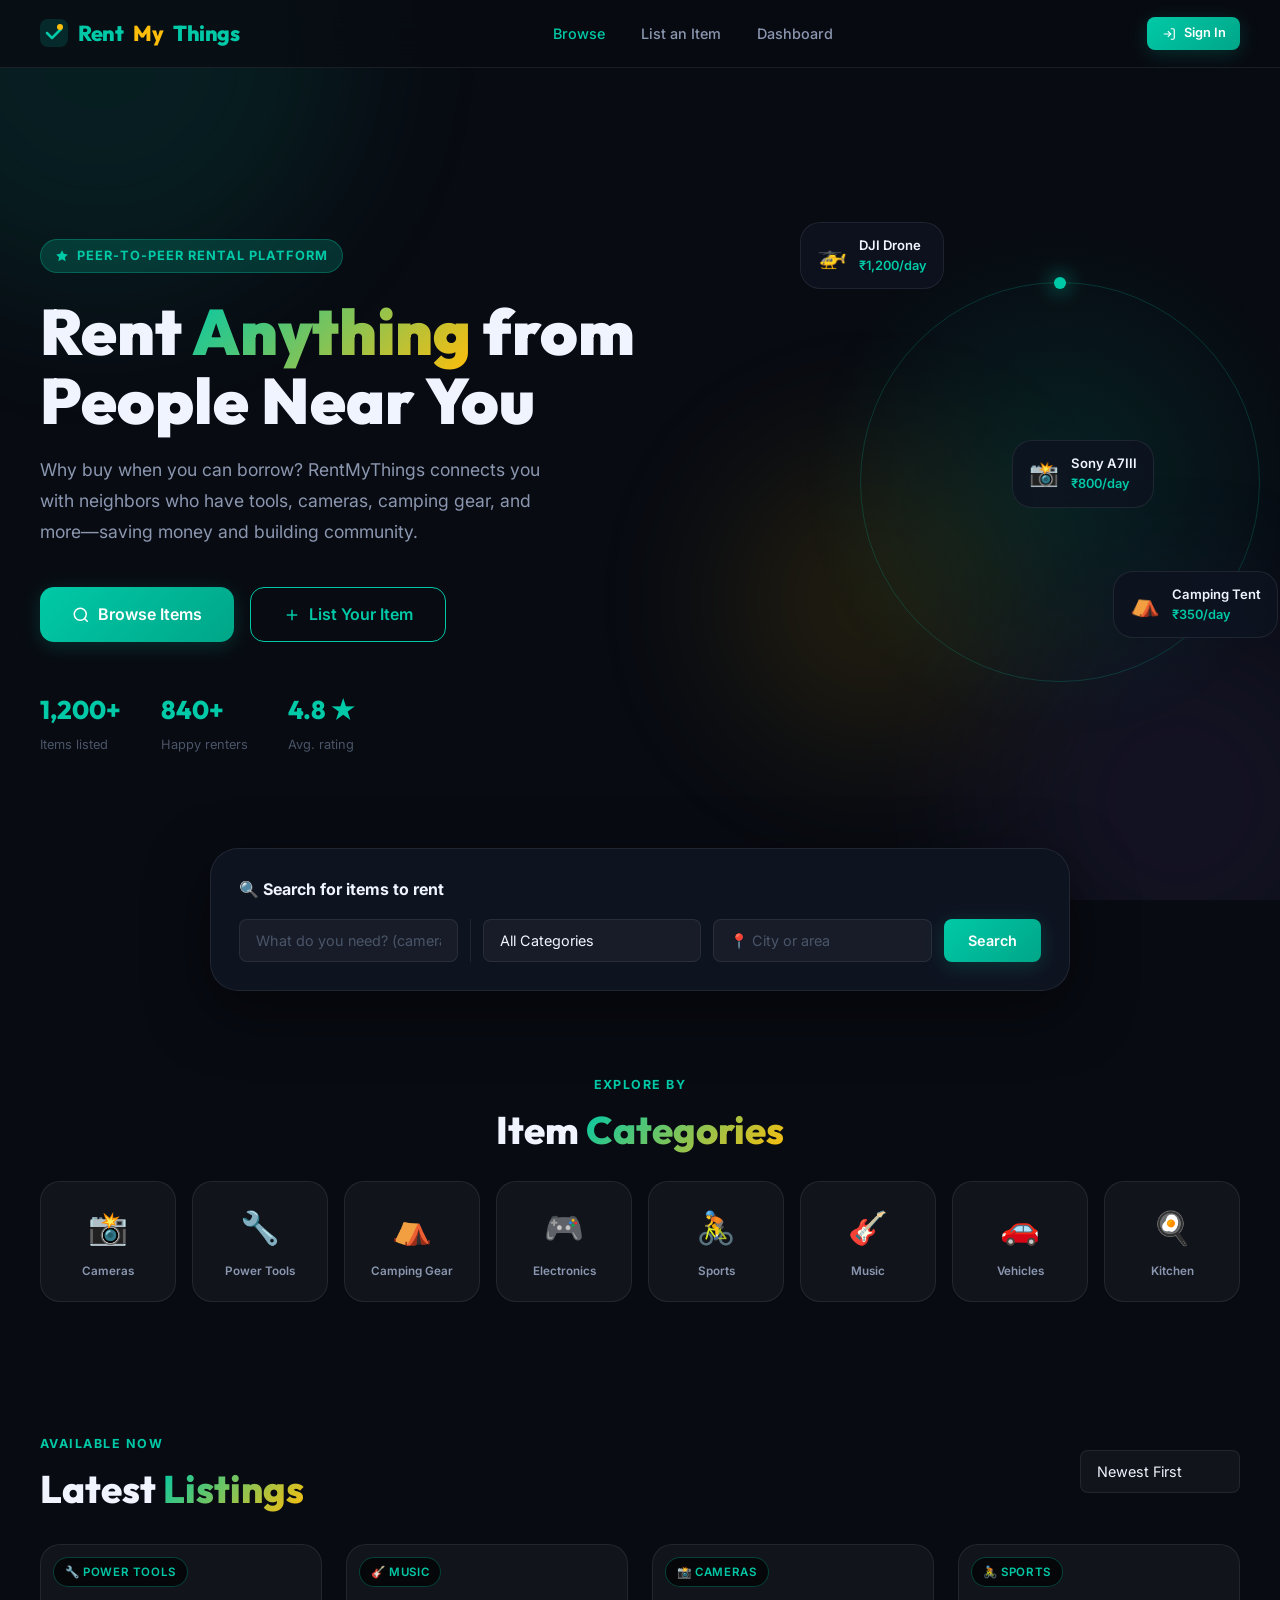
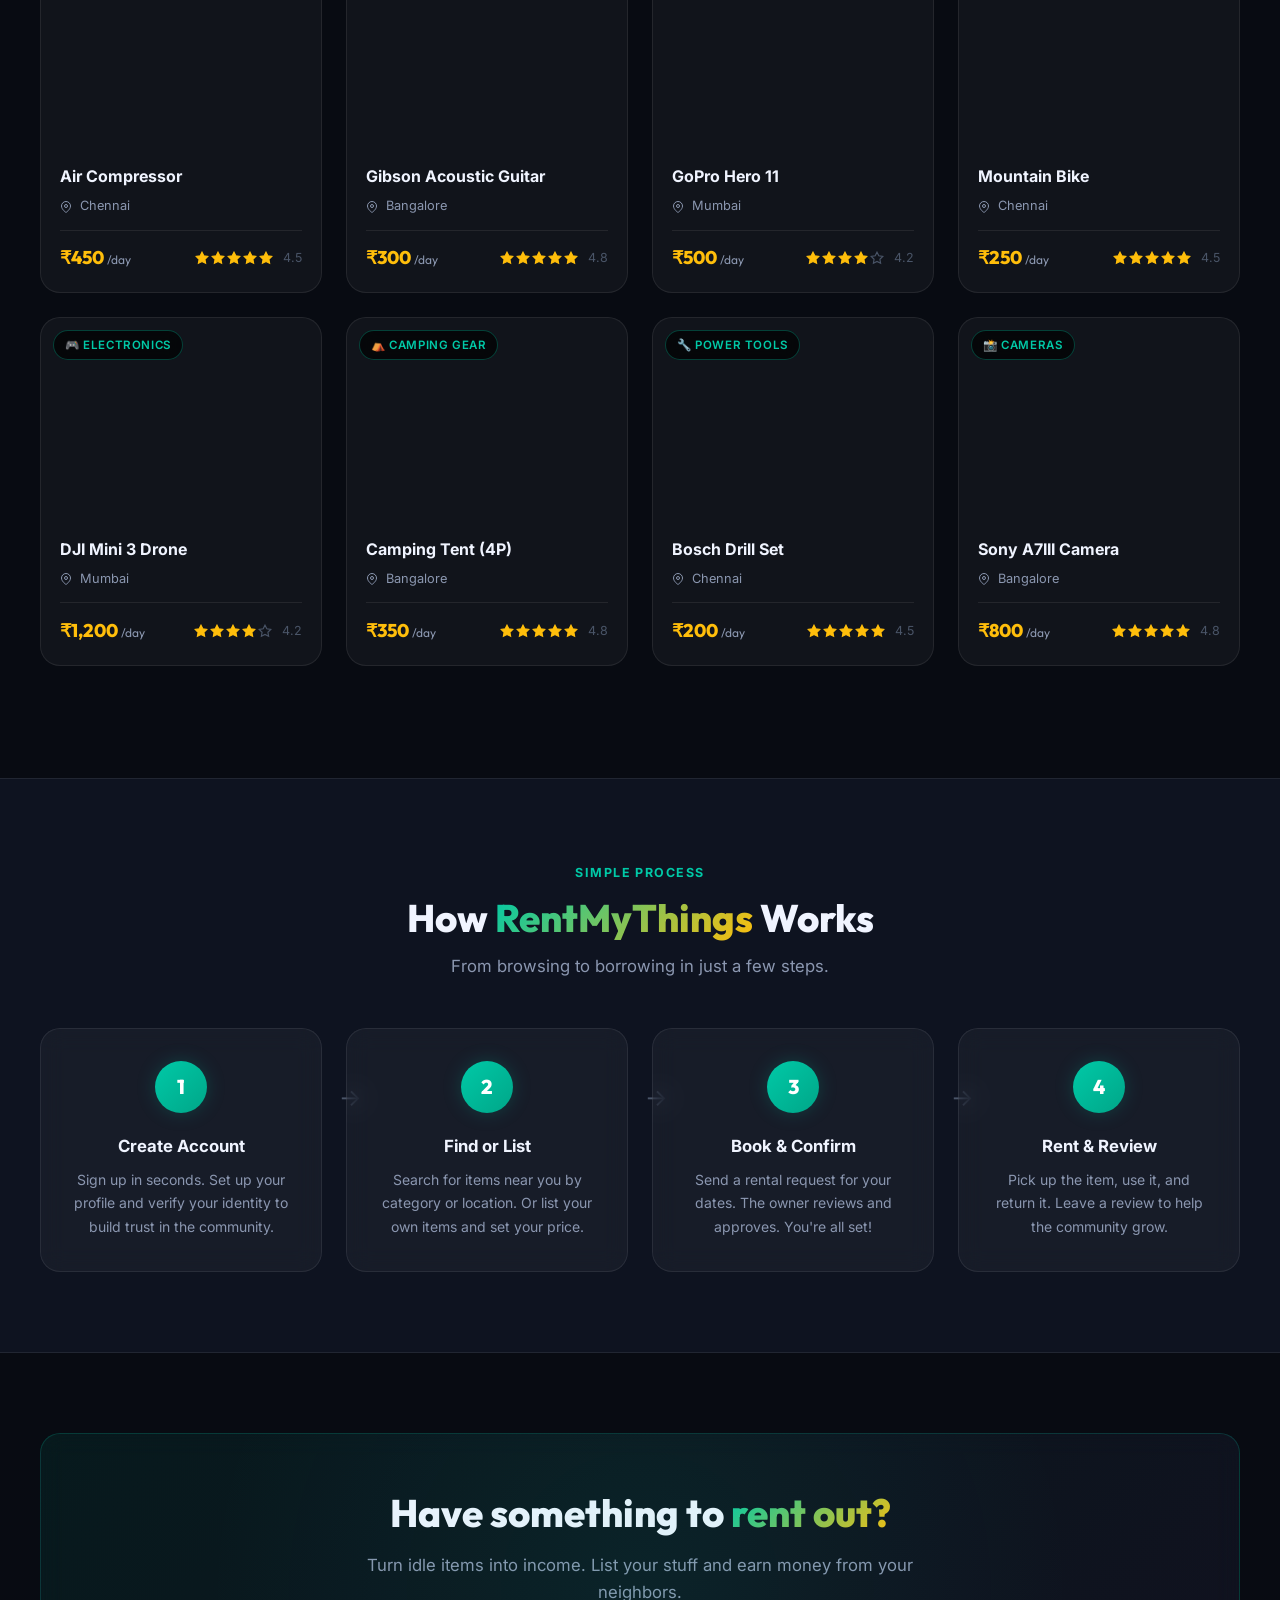
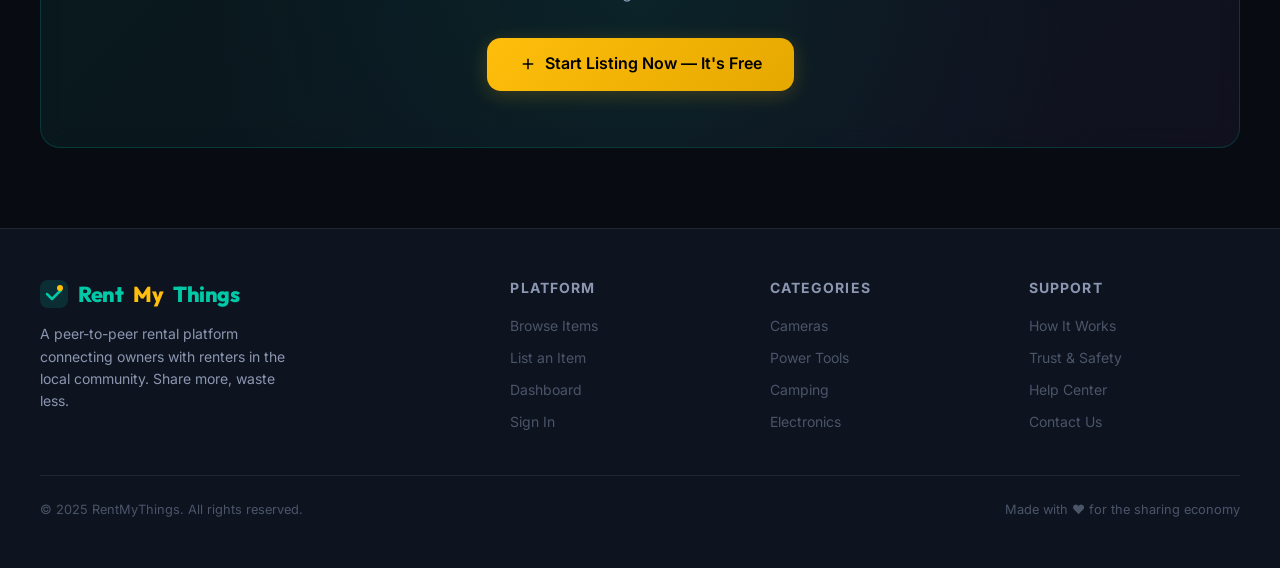
==== index.html @ c060cdc6 "add files" ====
<!DOCTYPE html>
<html lang="en">

<head>
    <meta charset="UTF-8" />
    <meta name="viewport" content="width=device-width,initial-scale=1.0" />
    <title>RentMyThings – Rent Anything from Your Neighbors</title>
    <meta name="description"
        content="Peer-to-peer rental platform. Rent cameras, tools, camping gear and more from people near you. Save money, share resources, build community." />
    <link rel="stylesheet" href="main.css" />
    <style>
        /* ── Hero ────────────────────────────────── */
        .hero {
            min-height: 92vh;
            display: flex;
            align-items: center;
            position: relative;
            z-index: 1;
            padding: 6rem 2.5rem 4rem;
            overflow: hidden;
        }

        .hero-content {
            max-width: 640px;
            z-index: 2;
        }

        .hero-eyebrow {
            display: inline-flex;
            align-items: center;
            gap: 0.5rem;
            padding: 0.35rem 0.9rem;
            background: var(--primary-glow);
            border: 1px solid rgba(0, 201, 167, 0.3);
            border-radius: var(--radius-full);
            font-size: 0.8rem;
            font-weight: 700;
            color: var(--primary);
            text-transform: uppercase;
            letter-spacing: 0.08em;
            margin-bottom: 1.5rem;
            animation: fadeInDown 0.6s ease both;
        }

        .hero-title {
            font-family: 'Outfit', sans-serif;
            font-size: clamp(2.6rem, 5.5vw, 4rem);
            font-weight: 900;
            line-height: 1.08;
            margin-bottom: 1.25rem;
            animation: fadeInDown 0.6s 0.1s ease both;
        }

        .hero-title .grad {
            background: linear-gradient(135deg, var(--primary) 0%, var(--secondary) 100%);
            -webkit-background-clip: text;
            -webkit-text-fill-color: transparent;
            background-clip: text;
        }

        .hero-subtitle {
            font-size: 1.1rem;
            color: var(--text-secondary);
            max-width: 520px;
            margin-bottom: 2.5rem;
            line-height: 1.75;
            animation: fadeInDown 0.6s 0.2s ease both;
        }

        .hero-actions {
            display: flex;
            flex-wrap: wrap;
            gap: 1rem;
            margin-bottom: 3rem;
            animation: fadeInDown 0.6s 0.3s ease both;
        }

        .hero-stats {
            display: flex;
            gap: 2.5rem;
            flex-wrap: wrap;
            animation: fadeInDown 0.6s 0.4s ease both;
        }

        .hero-stat strong {
            display: block;
            font-family: 'Outfit', sans-serif;
            font-size: 1.6rem;
            font-weight: 800;
            color: var(--primary);
        }

        .hero-stat span {
            font-size: 0.8rem;
            color: var(--text-muted);
        }

        .hero-visual {
            position: absolute;
            right: -40px;
            top: 50%;
            transform: translateY(-50%);
            width: 520px;
            height: 520px;
            z-index: 1;
            background: radial-gradient(circle at center, rgba(0, 201, 167, 0.12) 0%, transparent 70%);
            animation: pulse 4s ease-in-out infinite;
        }

        .hero-visual-inner {
            position: absolute;
            inset: 60px;
            border-radius: 50%;
            border: 1px solid rgba(0, 201, 167, 0.2);
            animation: rotate 20s linear infinite;
        }

        .hero-visual-inner::before {
            content: '';
            position: absolute;
            width: 12px;
            height: 12px;
            background: var(--primary);
            border-radius: 50%;
            top: -6px;
            left: 50%;
            transform: translateX(-50%);
            box-shadow: 0 0 20px var(--primary);
        }

        .floating-card {
            position: absolute;
            background: var(--bg-card);
            border: 1px solid var(--border);
            border-radius: var(--radius-lg);
            backdrop-filter: blur(12px);
            padding: 0.75rem 1rem;
            display: flex;
            align-items: center;
            gap: 0.75rem;
            font-size: 0.8rem;
            font-weight: 600;
            animation: float 6s ease-in-out infinite alternate;
        }

        .floating-card:nth-child(1) {
            top: 15%;
            right: 5%;
            animation-delay: 0s;
        }

        .floating-card:nth-child(2) {
            top: 42%;
            right: 32%;
            animation-delay: -2s;
        }

        .floating-card:nth-child(3) {
            bottom: 20%;
            right: 8%;
            animation-delay: -4s;
        }

        @keyframes float {
            0% {
                transform: translateY(0)
            }

            100% {
                transform: translateY(-16px)
            }
        }

        @keyframes rotate {
            to {
                transform: rotate(360deg)
            }
        }

        @keyframes pulse {

            0%,
            100% {
                transform: translateY(-50%) scale(1)
            }

            50% {
                transform: translateY(-50%) scale(1.05)
            }
        }

        @keyframes fadeInDown {
            from {
                opacity: 0;
                transform: translateY(-20px)
            }

            to {
                opacity: 1;
                transform: translateY(0)
            }
        }

        /* ── Search Section ──────────────────────── */
        .search-section {
            position: relative;
            z-index: 2;
            margin-top: -3rem;
            padding: 0 2.5rem 2rem;
        }

        .search-wrapper {
            max-width: 860px;
            margin: 0 auto;
            background: var(--bg-surface);
            border: 1px solid var(--border);
            border-radius: var(--radius-xl);
            padding: 1.75rem;
            box-shadow: var(--shadow-float);
        }

        .search-wrapper h3 {
            font-size: 1rem;
            font-weight: 700;
            margin-bottom: 1rem;
        }

        .search-inputs {
            display: flex;
            gap: 0.75rem;
            flex-wrap: wrap;
        }

        .search-inputs .form-input,
        .search-inputs .form-select {
            flex: 1;
            min-width: 150px;
        }

        /* ── Categories ──────────────────────────── */
        .cat-grid {
            display: grid;
            grid-template-columns: repeat(8, 1fr);
            gap: 1rem;
        }

        .cat-card {
            display: flex;
            flex-direction: column;
            align-items: center;
            gap: 0.6rem;
            padding: 1.25rem 0.5rem;
            background: var(--bg-card);
            border: 1px solid var(--border);
            border-radius: var(--radius-lg);
            cursor: pointer;
            transition: var(--transition-slow);
            text-align: center;
        }

        .cat-card:hover {
            transform: translateY(-4px);
            border-color: var(--border-hover);
            box-shadow: var(--shadow-glow);
        }

        .cat-emoji {
            font-size: 2rem;
        }

        .cat-label {
            font-size: 0.73rem;
            font-weight: 600;
            color: var(--text-secondary);
        }

        /* ── How It Works ────────────────────────── */
        .how-card {
            padding: 2rem;
            text-align: center;
            position: relative;
        }

        .how-num {
            width: 52px;
            height: 52px;
            border-radius: 50%;
            background: linear-gradient(135deg, var(--primary), var(--primary-dark));
            display: flex;
            align-items: center;
            justify-content: center;
            font-family: 'Outfit', sans-serif;
            font-size: 1.25rem;
            font-weight: 800;
            color: #fff;
            margin: 0 auto 1.25rem;
            box-shadow: 0 0 20px var(--primary-glow);
        }

        .how-card h3 {
            font-size: 1.05rem;
            font-weight: 700;
            margin-bottom: 0.5rem;
        }

        .how-card p {
            font-size: 0.875rem;
            color: var(--text-secondary);
            line-height: 1.7;
        }

        .how-connector {
            position: absolute;
            top: 50px;
            right: -40px;
            font-size: 1.5rem;
            color: var(--text-muted);
            z-index: 2;
        }
    </style>
</head>

<body>
    <!-- Page Loader -->
    <div class="page-loader" id="page-loader">
        <div class="loader-ring"></div>
    </div>

    <!-- Background -->
    <div class="bg-blobs"><span></span><span></span><span></span></div>

    <!-- Navbar -->
    <nav class="navbar" id="navbar">
        <a href="index.html" class="nav-logo" aria-label="RentMyThings Home">
            <svg width="28" height="28" viewBox="0 0 28 28" fill="none">
                <rect width="28" height="28" rx="8" fill="rgba(0,201,167,0.15)" />
                <path d="M7 14l5 5 9-9" stroke="#00c9a7" stroke-width="2.5" stroke-linecap="round"
                    stroke-linejoin="round" />
                <circle cx="20" cy="8" r="3" fill="#ffbe0b" />
            </svg>
            Rent<span class="logo-dot">My</span>Things
        </a>

        <div class="nav-links">
            <a href="index.html" class="active">Browse</a>
            <a href="add-item.html">List an Item</a>
            <a href="dashboard.html">Dashboard</a>
        </div>

        <div class="nav-actions">
            <button class="nav-user-pill hidden" id="nav-user-pill" onclick="window.location.href='/dashboard.html'">
                <div class="nav-avatar" id="nav-avatar"><span id="nav-avatar-initial">?</span></div>
                <span id="nav-user-name">User</span>
                <svg width="14" height="14" viewBox="0 0 24 24" fill="none" stroke="currentColor" stroke-width="2">
                    <polyline points="6,9 12,15 18,9" />
                </svg>
            </button>
            <button class="btn btn-ghost btn-sm" id="nav-logout-btn" onclick="Auth.logout()"
                style="display:none">Logout</button>
            <a href="auth.html" class="btn btn-primary btn-sm" id="nav-login-btn">
                <svg width="14" height="14" viewBox="0 0 24 24" fill="none" stroke="currentColor" stroke-width="2">
                    <path d="M15 3h4a2 2 0 0 1 2 2v14a2 2 0 0 1-2 2h-4" />
                    <polyline points="10,17 15,12 10,7" />
                    <line x1="15" y1="12" x2="3" y2="12" />
                </svg>
                Sign In
            </a>
            <button class="hamburger" id="nav-hamburger" aria-label="Menu">
                <span></span><span></span><span></span>
            </button>
        </div>
    </nav>

    <!-- Mobile Menu -->
    <div class="mobile-menu hidden" id="mobile-menu">
        <a href="index.html">Browse Items</a>
        <a href="add-item.html">List an Item</a>
        <a href="dashboard.html">Dashboard</a>
        <div style="height:1px;background:var(--border);margin:.5rem 0"></div>
        <a href="auth.html" id="mobile-login">Sign In / Register</a>
        <button id="mobile-logout" class="hidden" onclick="Auth.logout()">Logout</button>
    </div>

    <!-- ── Hero ─────────────────────────────────────────────────── -->
    <section class="hero">
        <div class="hero-content">
            <div class="hero-eyebrow">
                <svg width="14" height="14" viewBox="0 0 24 24" fill="currentColor">
                    <path
                        d="M12 2L15.09 8.26 22 9.27 17 14.14 18.18 21.02 12 17.77 5.82 21.02 7 14.14 2 9.27 8.91 8.26z" />
                </svg>
                Peer-to-Peer Rental Platform
            </div>
            <h1 class="hero-title">Rent <span class="grad">Anything</span> from People Near You</h1>
            <p class="hero-subtitle">Why buy when you can borrow? RentMyThings connects you with neighbors who have
                tools, cameras, camping gear, and more—saving money and building community.</p>
            <div class="hero-actions">
                <a href="#browse" class="btn btn-primary btn-lg">
                    <svg width="18" height="18" viewBox="0 0 24 24" fill="none" stroke="currentColor" stroke-width="2">
                        <circle cx="11" cy="11" r="8" />
                        <line x1="21" y1="21" x2="16.65" y2="16.65" />
                    </svg>
                    Browse Items
                </a>
                <a href="add-item.html" class="btn btn-outline btn-lg">
                    <svg width="18" height="18" viewBox="0 0 24 24" fill="none" stroke="currentColor" stroke-width="2">
                        <line x1="12" y1="5" x2="12" y2="19" />
                        <line x1="5" y1="12" x2="19" y2="12" />
                    </svg>
                    List Your Item
                </a>
            </div>
            <div class="hero-stats">
                <div class="hero-stat"><strong>1,200+</strong><span>Items listed</span></div>
                <div class="hero-stat"><strong>840+</strong><span>Happy renters</span></div>
                <div class="hero-stat"><strong>4.8 ★</strong><span>Avg. rating</span></div>
            </div>
        </div>

        <!-- Decorative visual -->
        <div class="hero-visual">
            <div class="hero-visual-inner"></div>
            <div class="floating-card" style="background:rgba(14,19,32,.85)">
                <span style="font-size:1.5rem">📸</span>
                <div>
                    <div style="color:var(--text-primary);font-size:.82rem">Sony A7III</div>
                    <div style="color:var(--primary)">₹800/day</div>
                </div>
            </div>
            <div class="floating-card" style="background:rgba(14,19,32,.85)">
                <span style="font-size:1.5rem">⛺</span>
                <div>
                    <div style="color:var(--text-primary);font-size:.82rem">Camping Tent</div>
                    <div style="color:var(--primary)">₹350/day</div>
                </div>
            </div>
            <div class="floating-card" style="background:rgba(14,19,32,.85)">
                <span style="font-size:1.5rem">🚁</span>
                <div>
                    <div style="color:var(--text-primary);font-size:.82rem">DJI Drone</div>
                    <div style="color:var(--primary)">₹1,200/day</div>
                </div>
            </div>
        </div>
    </section>

    <!-- ── Search Section ───────────────────────────────────────── -->
    <section class="search-section">
        <div class="search-wrapper">
            <h3>🔍 Search for items to rent</h3>
            <div class="search-inputs">
                <input type="text" class="form-input" id="kw-input" placeholder="What do you need? (camera, drill…)" />
                <div class="divider-v" style="width:1px;background:var(--border)"></div>
                <select class="form-select" id="cat-filter">
                    <option value="">All Categories</option>
                    <option value="cameras">📸 Cameras</option>
                    <option value="tools">🔧 Power Tools</option>
                    <option value="camping">⛺ Camping Gear</option>
                    <option value="electronics">🎮 Electronics</option>
                    <option value="sports">🚴 Sports</option>
                    <option value="music">🎸 Music</option>
                    <option value="vehicles">🚗 Vehicles</option>
                    <option value="kitchen">🍳 Kitchen</option>
                </select>
                <input type="text" class="form-input" id="loc-input" placeholder="📍 City or area" />
                <button class="btn btn-primary" id="search-btn" onclick="doSearch()">Search</button>
            </div>
        </div>
    </section>

    <!-- ── Categories ───────────────────────────────────────────── -->
    <section class="section-sm" id="categories">
        <div class="container">
            <div class="section-header" style="margin-bottom:1.75rem">
                <span class="section-label">Explore by</span>
                <h2 class="section-title">Item <span class="highlight">Categories</span></h2>
            </div>
            <div class="cat-grid" id="cat-grid"></div>
        </div>
    </section>

    <!-- ── Browse Items ──────────────────────────────────────────── -->
    <section class="section" id="browse">
        <div class="container">
            <div class="section-header"
                style="display:flex;align-items:center;justify-content:space-between;flex-wrap:wrap;gap:1rem;text-align:left;margin-bottom:2rem">
                <div>
                    <span class="section-label">Available Now</span>
                    <h2 class="section-title" style="margin-bottom:0">Latest <span class="highlight">Listings</span>
                    </h2>
                </div>
                <div style="display:flex;gap:.5rem;align-items:center">
                    <select class="form-select" id="sort-select" style="width:auto;min-width:160px"
                        onchange="doSearch()">
                        <option value="newest">Newest First</option>
                        <option value="price-asc">Price: Low to High</option>
                        <option value="price-desc">Price: High to Low</option>
                    </select>
                </div>
            </div>

            <div class="grid-auto" id="items-grid">
                <!-- Skeleton loaders -->
                <div class="item-card">
                    <div class="skeleton" style="height:200px"></div>
                    <div class="item-card-body">
                        <div class="skeleton" style="height:1rem;margin-bottom:.5rem"></div>
                        <div class="skeleton" style="height:.75rem;width:60%"></div>
                    </div>
                </div>
                <div class="item-card">
                    <div class="skeleton" style="height:200px"></div>
                    <div class="item-card-body">
                        <div class="skeleton" style="height:1rem;margin-bottom:.5rem"></div>
                        <div class="skeleton" style="height:.75rem;width:60%"></div>
                    </div>
                </div>
                <div class="item-card">
                    <div class="skeleton" style="height:200px"></div>
                    <div class="item-card-body">
                        <div class="skeleton" style="height:1rem;margin-bottom:.5rem"></div>
                        <div class="skeleton" style="height:.75rem;width:60%"></div>
                    </div>
                </div>
            </div>

            <div class="text-center mt-4">
                <button class="btn btn-outline" id="load-more-btn" onclick="loadMore()" style="display:none">Load More
                    Items</button>
            </div>
        </div>
    </section>

    <!-- ── How It Works ──────────────────────────────────────────── -->
    <section class="section"
        style="background:var(--bg-surface);border-top:1px solid var(--border);border-bottom:1px solid var(--border)">
        <div class="container">
            <div class="section-header">
                <span class="section-label">Simple Process</span>
                <h2 class="section-title">How <span class="highlight">RentMyThings</span> Works</h2>
                <p class="section-sub">From browsing to borrowing in just a few steps.</p>
            </div>
            <div class="grid-4" style="position:relative">
                <div class="card how-card">
                    <div class="how-num">1</div>
                    <h3>Create Account</h3>
                    <p>Sign up in seconds. Set up your profile and verify your identity to build trust in the community.
                    </p>
                    <span class="how-connector">→</span>
                </div>
                <div class="card how-card">
                    <div class="how-num">2</div>
                    <h3>Find or List</h3>
                    <p>Search for items near you by category or location. Or list your own items and set your price.</p>
                    <span class="how-connector">→</span>
                </div>
                <div class="card how-card">
                    <div class="how-num">3</div>
                    <h3>Book & Confirm</h3>
                    <p>Send a rental request for your dates. The owner reviews and approves. You're all set!</p>
                    <span class="how-connector">→</span>
                </div>
                <div class="card how-card">
                    <div class="how-num">4</div>
                    <h3>Rent & Review</h3>
                    <p>Pick up the item, use it, and return it. Leave a review to help the community grow.</p>
                </div>
            </div>
        </div>
    </section>

    <!-- ── CTA Banner ─────────────────────────────────────────────── -->
    <section class="section">
        <div class="container">
            <div class="card"
                style="padding:3.5rem;text-align:center;background:linear-gradient(135deg,rgba(0,201,167,.08),rgba(124,92,191,.08));border-color:rgba(0,201,167,.2);position:relative;overflow:hidden">
                <div
                    style="position:absolute;inset:0;background:radial-gradient(circle at 50% 50%,rgba(0,201,167,.08),transparent 70%);pointer-events:none">
                </div>
                <h2 class="section-title" style="margin-bottom:1rem">Have something to <span class="highlight">rent
                        out?</span></h2>
                <p class="section-sub" style="margin-bottom:2rem">Turn idle items into income. List your stuff and earn
                    money from your neighbors.</p>
                <a href="add-item.html" class="btn btn-secondary btn-lg">
                    <svg width="18" height="18" viewBox="0 0 24 24" fill="none" stroke="currentColor" stroke-width="2">
                        <line x1="12" y1="5" x2="12" y2="19" />
                        <line x1="5" y1="12" x2="19" y2="12" />
                    </svg>
                    Start Listing Now — It's Free
                </a>
            </div>
        </div>
    </section>

    <!-- ── Footer ─────────────────────────────────────────────────── -->
    <footer class="footer">
        <div class="footer-grid">
            <div class="footer-brand">
                <div class="nav-logo" style="margin-bottom:.75rem">
                    <svg width="28" height="28" viewBox="0 0 28 28" fill="none">
                        <rect width="28" height="28" rx="8" fill="rgba(0,201,167,0.15)" />
                        <path d="M7 14l5 5 9-9" stroke="#00c9a7" stroke-width="2.5" stroke-linecap="round"
                            stroke-linejoin="round" />
                        <circle cx="20" cy="8" r="3" fill="#ffbe0b" />
                    </svg>
                    Rent<span class="logo-dot">My</span>Things
                </div>
                <p>A peer-to-peer rental platform connecting owners with renters in the local community. Share more,
                    waste less.</p>
            </div>
            <div class="footer-col">
                <h4>Platform</h4>
                <a href="index.html">Browse Items</a>
                <a href="add-item.html">List an Item</a>
                <a href="dashboard.html">Dashboard</a>
                <a href="auth.html">Sign In</a>
            </div>
            <div class="footer-col">
                <h4>Categories</h4>
                <a href="index.html?cat=cameras">Cameras</a>
                <a href="index.html?cat=tools">Power Tools</a>
                <a href="index.html?cat=camping">Camping</a>
                <a href="index.html?cat=electronics">Electronics</a>
            </div>
            <div class="footer-col">
                <h4>Support</h4>
                <a href="#">How It Works</a>
                <a href="#">Trust & Safety</a>
                <a href="#">Help Center</a>
                <a href="#">Contact Us</a>
            </div>
        </div>
        <div class="footer-bottom">
            <span>© 2025 RentMyThings. All rights reserved.</span>
            <span>Made with ❤️ for the sharing economy</span>
        </div>
    </footer>

    <!-- Toast container -->
    <div id="toast-container"></div>

    <script src="utils.js"></script>
    <script>
        let allItems = [];
        let visibleCount = 8;

        document.addEventListener('DOMContentLoaded', () => {
            initNavbar();

            // Category grid
            const catGrid = document.getElementById('cat-grid');
            catGrid.innerHTML = CATEGORIES.map(c => `
        <div class="cat-card" onclick="filterByCategory('${c.id}')">
          <span class="cat-emoji">${c.emoji}</span>
          <span class="cat-label">${c.label}</span>
        </div>
      `).join('');

            // Check URL params
            const params = new URLSearchParams(window.location.search);
            if (params.get('cat')) {
                document.getElementById('cat-filter').value = params.get('cat');
            }

            loadItems();
            setTimeout(hideLoader, 400);
        });

        function loadItems() {
            const kw = document.getElementById('kw-input').value.trim();
            const cat = document.getElementById('cat-filter').value;
            const loc = document.getElementById('loc-input').value.trim();
            const sort = document.getElementById('sort-select').value;

            allItems = MockDB.getItems({ keyword: kw || undefined, category: cat || undefined, location: loc || undefined });

            if (sort === 'price-asc') allItems.sort((a, b) => a.price_per_day - b.price_per_day);
            if (sort === 'price-desc') allItems.sort((a, b) => b.price_per_day - a.price_per_day);

            renderItems();
        }

        function renderItems() {
            const grid = document.getElementById('items-grid');
            const visible = allItems.slice(0, visibleCount);
            if (visible.length === 0) {
                grid.innerHTML = `<div class="empty-state" style="grid-column:1/-1">
          <svg width="64" height="64" viewBox="0 0 24 24" fill="none" stroke="currentColor" stroke-width="1.5"><circle cx="11" cy="11" r="8"/><line x1="21" y1="21" x2="16.65" y2="16.65"/></svg>
          <h3>No items found</h3>
          <p>Try adjusting your search filters or browse all categories.</p>
          <button class="btn btn-outline" onclick="clearSearch()">Clear Filters</button>
        </div>`;
            } else {
                grid.innerHTML = visible.map(renderItemCard).join('');
            }
            const lb = document.getElementById('load-more-btn');
            lb.style.display = allItems.length > visibleCount ? 'inline-flex' : 'none';
        }

        function loadMore() { visibleCount += 8; renderItems(); }

        function doSearch() { visibleCount = 8; loadItems(); }

        function clearSearch() {
            document.getElementById('kw-input').value = '';
            document.getElementById('cat-filter').value = '';
            document.getElementById('loc-input').value = '';
            doSearch();
        }

        function filterByCategory(cat) {
            document.getElementById('cat-filter').value = cat;
            document.getElementById('browse').scrollIntoView({ behavior: 'smooth' });
            doSearch();
        }

        document.getElementById('kw-input').addEventListener('keydown', e => {
            if (e.key === 'Enter') doSearch();
        });
    </script>
</body>

</html>
---- main.css ----
/* ====================================================
   RentMyThings – Global Design System
   Dark Mode | Glassmorphism | Teal + Amber
   ==================================================== */

@import url('https://fonts.googleapis.com/css2?family=Inter:wght@300;400;500;600;700;800;900&family=Outfit:wght@400;600;700;800&display=swap');

:root {
  --bg-base:        #080b12;
  --bg-surface:     #0e1320;
  --bg-card:        rgba(255,255,255,0.04);
  --bg-card-hover:  rgba(255,255,255,0.07);
  --border:         rgba(255,255,255,0.08);
  --border-hover:   rgba(0,201,167,0.4);
  --primary:        #00c9a7;
  --primary-dark:   #00a688;
  --primary-glow:   rgba(0,201,167,0.2);
  --secondary:      #ffbe0b;
  --secondary-dark: #e5a800;
  --accent:         #7c5cbf;
  --text-primary:   #f0f4ff;
  --text-secondary: #8b97b0;
  --text-muted:     #4a5568;
  --success:        #22c55e;
  --warning:        #f59e0b;
  --danger:         #ef4444;
  --info:           #3b82f6;
  --radius-sm:      8px;
  --radius-md:      14px;
  --radius-lg:      20px;
  --radius-xl:      28px;
  --radius-full:    9999px;
  --shadow-glow:    0 0 30px rgba(0,201,167,0.15);
  --shadow-card:    0 8px 32px rgba(0,0,0,0.4);
  --shadow-float:   0 20px 60px rgba(0,0,0,0.5);
  --transition:     0.25s cubic-bezier(0.4,0,0.2,1);
  --transition-slow:0.4s cubic-bezier(0.4,0,0.2,1);
}

*,*::before,*::after{box-sizing:border-box;margin:0;padding:0}
html{scroll-behavior:smooth}
body{font-family:'Inter',sans-serif;background:var(--bg-base);color:var(--text-primary);line-height:1.6;min-height:100vh;overflow-x:hidden}
a{text-decoration:none;color:inherit}
img{display:block;max-width:100%;object-fit:cover}
button{cursor:pointer;border:none;outline:none;font-family:'Inter',sans-serif}
input,textarea,select{font-family:'Inter',sans-serif;outline:none}
ul,ol{list-style:none}

::-webkit-scrollbar{width:6px}
::-webkit-scrollbar-track{background:var(--bg-surface)}
::-webkit-scrollbar-thumb{background:var(--primary);border-radius:999px}

/* Background blobs */
.bg-blobs{position:fixed;inset:0;z-index:0;pointer-events:none;overflow:hidden}
.bg-blobs span{position:absolute;border-radius:50%;filter:blur(80px);opacity:.1;animation:blobFloat 12s ease-in-out infinite alternate}
.bg-blobs span:nth-child(1){width:500px;height:500px;background:var(--primary);top:-200px;left:-150px}
.bg-blobs span:nth-child(2){width:400px;height:400px;background:var(--accent);bottom:-100px;right:-100px;animation-delay:-4s}
.bg-blobs span:nth-child(3){width:300px;height:300px;background:var(--secondary);top:50%;right:20%;animation-delay:-8s}
@keyframes blobFloat{0%{transform:translate(0,0) scale(1)}100%{transform:translate(30px,40px) scale(1.1)}}

/* Navbar */
.navbar{position:sticky;top:0;z-index:100;display:flex;align-items:center;justify-content:space-between;padding:0 2.5rem;height:68px;background:rgba(8,11,18,.75);backdrop-filter:blur(20px);border-bottom:1px solid var(--border);transition:var(--transition)}
.navbar.scrolled{background:rgba(8,11,18,.95);box-shadow:var(--shadow-card)}
.nav-logo{display:flex;align-items:center;gap:10px;font-family:'Outfit',sans-serif;font-size:1.35rem;font-weight:800;color:var(--primary);letter-spacing:-.5px}
.logo-dot{color:var(--secondary)}
.nav-links{display:flex;align-items:center;gap:.25rem}
.nav-links a,.nav-links button{padding:.5rem 1rem;color:var(--text-secondary);font-size:.9rem;font-weight:500;border-radius:var(--radius-sm);transition:var(--transition);background:transparent}
.nav-links a:hover,.nav-links button:hover{color:var(--text-primary);background:var(--bg-card)}
.nav-links a.active{color:var(--primary)}
.nav-actions{display:flex;align-items:center;gap:.75rem}
.nav-user-pill{display:flex;align-items:center;gap:.6rem;padding:.35rem 1rem .35rem .35rem;background:var(--bg-card);border:1px solid var(--border);border-radius:var(--radius-full);font-size:.875rem;font-weight:500;cursor:pointer;transition:var(--transition)}
.nav-user-pill:hover{border-color:var(--border-hover);background:var(--bg-card-hover)}
.nav-avatar{width:32px;height:32px;border-radius:50%;background:linear-gradient(135deg,var(--primary),var(--accent));display:flex;align-items:center;justify-content:center;font-weight:700;font-size:.85rem;color:#fff;overflow:hidden;flex-shrink:0}
.nav-avatar img{width:100%;height:100%;object-fit:cover}
.hamburger{display:none;flex-direction:column;gap:5px;background:none;padding:4px}
.hamburger span{width:24px;height:2px;background:var(--text-primary);border-radius:2px;transition:var(--transition)}

/* Buttons */
.btn{display:inline-flex;align-items:center;justify-content:center;gap:.5rem;padding:.65rem 1.5rem;font-size:.9rem;font-weight:600;border-radius:var(--radius-sm);transition:var(--transition);white-space:nowrap;position:relative;overflow:hidden}
.btn-primary{background:linear-gradient(135deg,var(--primary),var(--primary-dark));color:#fff;box-shadow:0 4px 20px var(--primary-glow)}
.btn-primary:hover{box-shadow:0 6px 30px rgba(0,201,167,.35);transform:translateY(-1px)}
.btn-secondary{background:linear-gradient(135deg,var(--secondary),var(--secondary-dark));color:#000;box-shadow:0 4px 20px rgba(255,190,11,.2)}
.btn-secondary:hover{transform:translateY(-1px)}
.btn-outline{background:transparent;color:var(--primary);border:1px solid var(--primary)}
.btn-outline:hover{background:var(--primary-glow);transform:translateY(-1px)}
.btn-ghost{background:var(--bg-card);color:var(--text-secondary);border:1px solid var(--border)}
.btn-ghost:hover{color:var(--text-primary);border-color:var(--border-hover);background:var(--bg-card-hover)}
.btn-danger{background:rgba(239,68,68,.15);color:var(--danger);border:1px solid rgba(239,68,68,.3)}
.btn-danger:hover{background:rgba(239,68,68,.25)}
.btn-sm{padding:.4rem .9rem;font-size:.8rem}
.btn-lg{padding:.85rem 2rem;font-size:1rem;border-radius:var(--radius-md)}
.btn-icon{padding:.6rem;border-radius:var(--radius-sm)}
.btn[disabled]{opacity:.45;cursor:not-allowed}

/* Cards */
.card{background:var(--bg-card);border:1px solid var(--border);border-radius:var(--radius-lg);backdrop-filter:blur(12px);transition:var(--transition)}
.card:hover{border-color:rgba(255,255,255,.14);background:var(--bg-card-hover)}
.card-glow:hover{box-shadow:var(--shadow-glow);border-color:var(--border-hover)}

/* Forms */
.form-group{display:flex;flex-direction:column;gap:.4rem}
.form-label{font-size:.825rem;font-weight:600;color:var(--text-secondary);text-transform:uppercase;letter-spacing:.05em}
.form-input,.form-select,.form-textarea{width:100%;padding:.75rem 1rem;background:rgba(255,255,255,.04);border:1px solid var(--border);border-radius:var(--radius-sm);color:var(--text-primary);font-size:.9rem;transition:var(--transition)}
.form-input:focus,.form-select:focus,.form-textarea:focus{border-color:var(--primary);background:rgba(0,201,167,.05);box-shadow:0 0 0 3px var(--primary-glow)}
.form-input::placeholder{color:var(--text-muted)}
.form-select{appearance:none;cursor:pointer}
.form-select option{background:var(--bg-surface);color:var(--text-primary)}
.form-textarea{resize:vertical;min-height:110px}
.form-error{font-size:.8rem;color:var(--danger);margin-top:.2rem}
.form-hint{font-size:.8rem;color:var(--text-muted)}

/* Item Cards */
.item-card{background:var(--bg-card);border:1px solid var(--border);border-radius:var(--radius-lg);overflow:hidden;transition:var(--transition-slow);cursor:pointer;position:relative}
.item-card:hover{transform:translateY(-6px);border-color:var(--border-hover);box-shadow:0 20px 50px rgba(0,0,0,.5),var(--shadow-glow)}
.item-card-img-wrap{overflow:hidden;height:200px;position:relative}
.item-card-img{width:100%;height:200px;object-fit:cover;transition:var(--transition-slow)}
.item-card:hover .item-card-img{transform:scale(1.04)}
.item-card-badge{position:absolute;top:12px;left:12px;padding:.3rem .7rem;background:rgba(0,0,0,.65);backdrop-filter:blur(8px);border-radius:var(--radius-full);font-size:.72rem;font-weight:600;color:var(--primary);border:1px solid rgba(0,201,167,.3);text-transform:uppercase;letter-spacing:.05em}
.item-card-body{padding:1.2rem}
.item-card-title{font-size:1rem;font-weight:700;color:var(--text-primary);margin-bottom:.4rem;white-space:nowrap;overflow:hidden;text-overflow:ellipsis}
.item-card-meta{display:flex;align-items:center;gap:.5rem;font-size:.8rem;color:var(--text-secondary);margin-bottom:.8rem}
.item-card-footer{display:flex;align-items:center;justify-content:space-between;padding-top:.8rem;border-top:1px solid var(--border)}
.item-price{font-family:'Outfit',sans-serif;font-size:1.15rem;font-weight:800;color:var(--secondary)}
.item-price span{font-size:.75rem;font-weight:400;color:var(--text-secondary)}

/* Stars & ratings */
.stars{display:flex;align-items:center;gap:2px}
.star-filled{color:var(--secondary)}
.star-empty{color:var(--text-muted)}
.rating-count{font-size:.78rem;color:var(--text-muted);margin-left:4px}

/* Badges */
.badge{display:inline-flex;align-items:center;gap:4px;padding:.25rem .7rem;border-radius:var(--radius-full);font-size:.75rem;font-weight:600;text-transform:uppercase;letter-spacing:.05em}
.badge-primary{background:var(--primary-glow);color:var(--primary);border:1px solid rgba(0,201,167,.25)}
.badge-secondary{background:rgba(255,190,11,.15);color:var(--secondary);border:1px solid rgba(255,190,11,.25)}
.badge-success{background:rgba(34,197,94,.12);color:var(--success);border:1px solid rgba(34,197,94,.25)}
.badge-danger{background:rgba(239,68,68,.12);color:var(--danger);border:1px solid rgba(239,68,68,.25)}
.badge-warning{background:rgba(245,158,11,.12);color:var(--warning);border:1px solid rgba(245,158,11,.25)}
.badge-muted{background:rgba(255,255,255,.05);color:var(--text-secondary);border:1px solid var(--border)}

/* Sections & layout */
.section{padding:5rem 2.5rem;position:relative;z-index:1}
.section-sm{padding:3rem 2.5rem}
.container{max-width:1200px;margin:0 auto}
.section-header{text-align:center;margin-bottom:3rem}
.section-label{display:inline-block;font-size:.78rem;font-weight:700;color:var(--primary);text-transform:uppercase;letter-spacing:.12em;margin-bottom:.75rem}
.section-title{font-family:'Outfit',sans-serif;font-size:clamp(1.8rem,3vw,2.4rem);font-weight:800;line-height:1.2;margin-bottom:.75rem}
.section-title .highlight{background:linear-gradient(135deg,var(--primary),var(--secondary));-webkit-background-clip:text;-webkit-text-fill-color:transparent;background-clip:text}
.section-sub{color:var(--text-secondary);font-size:1.05rem;max-width:560px;margin:0 auto}
.grid-2{display:grid;grid-template-columns:repeat(2,1fr);gap:1.5rem}
.grid-3{display:grid;grid-template-columns:repeat(3,1fr);gap:1.5rem}
.grid-4{display:grid;grid-template-columns:repeat(4,1fr);gap:1.5rem}
.grid-auto{display:grid;grid-template-columns:repeat(auto-fill,minmax(280px,1fr));gap:1.5rem}
.divider{height:1px;background:linear-gradient(to right,transparent,var(--border),transparent);margin:2rem 0}

/* Tabs */
.tabs{display:flex;gap:.25rem;background:var(--bg-card);border:1px solid var(--border);border-radius:var(--radius-md);padding:.3rem}
.tab-btn{flex:1;padding:.6rem 1rem;background:transparent;color:var(--text-secondary);font-size:.875rem;font-weight:600;border-radius:var(--radius-sm);transition:var(--transition);white-space:nowrap}
.tab-btn:hover{color:var(--text-primary);background:rgba(255,255,255,.05)}
.tab-btn.active{background:var(--primary);color:#fff;box-shadow:0 2px 12px var(--primary-glow)}
.tab-panel{display:none}
.tab-panel.active{display:block;animation:fadeIn .3s ease}
@keyframes fadeIn{from{opacity:0;transform:translateY(8px)}to{opacity:1;transform:translateY(0)}}

/* Toast */
#toast-container{position:fixed;bottom:2rem;right:2rem;display:flex;flex-direction:column;gap:.75rem;z-index:9999;pointer-events:none}
.toast{display:flex;align-items:center;gap:.75rem;padding:.9rem 1.25rem;background:var(--bg-surface);border:1px solid var(--border);border-radius:var(--radius-md);backdrop-filter:blur(20px);box-shadow:var(--shadow-float);font-size:.875rem;font-weight:500;min-width:280px;pointer-events:all;animation:toastIn .35s cubic-bezier(.4,0,.2,1)}
.toast.out{animation:toastOut .35s cubic-bezier(.4,0,.2,1) forwards}
.toast-success{border-left:3px solid var(--success)}
.toast-error{border-left:3px solid var(--danger)}
.toast-info{border-left:3px solid var(--info)}
.toast-warning{border-left:3px solid var(--warning)}
@keyframes toastIn{from{opacity:0;transform:translateX(40px)}to{opacity:1;transform:translateX(0)}}
@keyframes toastOut{to{opacity:0;transform:translateX(40px)}}

/* Modal */
.modal-backdrop{position:fixed;inset:0;z-index:1000;background:rgba(0,0,0,.75);backdrop-filter:blur(6px);display:flex;align-items:center;justify-content:center;padding:1rem;animation:fadeIn .2s ease}
.modal-backdrop.hidden{display:none}
.modal{background:var(--bg-surface);border:1px solid var(--border);border-radius:var(--radius-xl);padding:2rem;width:100%;max-width:480px;box-shadow:var(--shadow-float);animation:slideUp .3s cubic-bezier(.4,0,.2,1)}
@keyframes slideUp{from{opacity:0;transform:translateY(30px)}to{opacity:1;transform:translateY(0)}}
.modal-header{display:flex;align-items:center;justify-content:space-between;margin-bottom:1.5rem}
.modal-title{font-family:'Outfit',sans-serif;font-size:1.3rem;font-weight:700}
.modal-close{background:var(--bg-card);border:1px solid var(--border);color:var(--text-secondary);width:32px;height:32px;border-radius:50%;display:flex;align-items:center;justify-content:center;transition:var(--transition)}
.modal-close:hover{color:var(--text-primary);background:rgba(255,255,255,.1)}

/* Avatar */
.avatar{border-radius:50%;object-fit:cover;background:linear-gradient(135deg,var(--primary),var(--accent));display:flex;align-items:center;justify-content:center;font-weight:700;color:#fff;flex-shrink:0}
.avatar-sm{width:36px;height:36px;font-size:.9rem}
.avatar-md{width:48px;height:48px;font-size:1.1rem}
.avatar-lg{width:72px;height:72px;font-size:1.5rem}
.avatar-xl{width:100px;height:100px;font-size:2rem}

/* Skeleton */
.skeleton{background:linear-gradient(90deg,var(--bg-card) 25%,rgba(255,255,255,.07) 50%,var(--bg-card) 75%);background-size:200% 100%;animation:skeleton 1.4s ease infinite;border-radius:var(--radius-sm)}
@keyframes skeleton{0%{background-position:200% 0}100%{background-position:-200% 0}}

/* Empty state */
.empty-state{text-align:center;padding:4rem 2rem;display:flex;flex-direction:column;align-items:center;gap:1rem}
.empty-state svg{opacity:.25}
.empty-state h3{font-size:1.1rem;font-weight:600;color:var(--text-secondary)}
.empty-state p{font-size:.875rem;color:var(--text-muted);max-width:300px}

/* Footer */
.footer{position:relative;z-index:1;background:var(--bg-surface);border-top:1px solid var(--border);padding:3rem 2.5rem}
.footer-grid{display:grid;grid-template-columns:2fr 1fr 1fr 1fr;gap:3rem;max-width:1200px;margin:0 auto}
.footer-brand p{color:var(--text-secondary);font-size:.875rem;margin-top:.75rem;max-width:260px}
.footer-col h4{font-weight:700;font-size:.875rem;text-transform:uppercase;letter-spacing:.08em;color:var(--text-secondary);margin-bottom:1rem}
.footer-col a{display:block;color:var(--text-muted);font-size:.875rem;margin-bottom:.6rem;transition:var(--transition)}
.footer-col a:hover{color:var(--primary);padding-left:4px}
.footer-bottom{max-width:1200px;margin:2rem auto 0;padding-top:1.5rem;border-top:1px solid var(--border);display:flex;align-items:center;justify-content:space-between;font-size:.8rem;color:var(--text-muted)}

/* Page loader */
.page-loader{position:fixed;inset:0;z-index:9999;background:var(--bg-base);display:flex;align-items:center;justify-content:center;transition:opacity .4s ease}
.page-loader.hidden{opacity:0;pointer-events:none}
.loader-ring{width:48px;height:48px;border:3px solid var(--border);border-top-color:var(--primary);border-radius:50%;animation:spin .8s linear infinite}
@keyframes spin{to{transform:rotate(360deg)}}

/* Search bar */
.search-bar{display:flex;align-items:stretch;background:rgba(255,255,255,.05);border:1px solid var(--border);border-radius:var(--radius-lg);overflow:hidden;transition:var(--transition)}
.search-bar:focus-within{border-color:var(--primary);box-shadow:0 0 0 3px var(--primary-glow)}
.search-bar input,.search-bar select{background:transparent;border:none;padding:.85rem 1rem;color:var(--text-primary);font-size:.9rem}
.search-bar .divider-v{width:1px;background:var(--border);align-self:stretch;margin:.5rem 0}
.search-bar input{flex:1;min-width:0}
.search-bar select{color:var(--text-secondary);min-width:140px;cursor:pointer}
.search-bar select option{background:var(--bg-surface)}
.search-bar .search-btn{background:var(--primary);color:#fff;font-weight:600;font-size:.9rem;padding:0 1.5rem;transition:var(--transition);display:flex;align-items:center;gap:.5rem}
.search-bar .search-btn:hover{background:var(--primary-dark)}

/* Status pills */
.status-pill{display:inline-flex;align-items:center;gap:5px;padding:.3rem .8rem;border-radius:var(--radius-full);font-size:.75rem;font-weight:700;text-transform:uppercase;letter-spacing:.05em}
.status-pill::before{content:'';width:6px;height:6px;border-radius:50%}
.status-pending{background:rgba(245,158,11,.12);color:var(--warning)}
.status-pending::before{background:var(--warning)}
.status-approved{background:rgba(34,197,94,.12);color:var(--success)}
.status-approved::before{background:var(--success)}
.status-rejected{background:rgba(239,68,68,.12);color:var(--danger)}
.status-rejected::before{background:var(--danger)}
.status-completed{background:rgba(59,130,246,.12);color:var(--info)}
.status-completed::before{background:var(--info)}

/* Utility */
.hidden{display:none!important}
.sr-only{position:absolute;width:1px;height:1px;overflow:hidden;clip:rect(0,0,0,0)}
.flex{display:flex}
.flex-col{display:flex;flex-direction:column}
.items-center{align-items:center}
.justify-between{justify-content:space-between}
.justify-center{justify-content:center}
.gap-1{gap:.5rem}.gap-2{gap:1rem}.gap-3{gap:1.5rem}
.w-full{width:100%}
.text-center{text-align:center}
.text-primary-color{color:var(--primary)!important}
.text-secondary-color{color:var(--secondary)!important}
.text-muted{color:var(--text-muted)!important}
.font-bold{font-weight:700}
.mt-1{margin-top:.5rem}.mt-2{margin-top:1rem}.mt-3{margin-top:1.5rem}.mt-4{margin-top:2rem}
.mb-1{margin-bottom:.5rem}.mb-2{margin-bottom:1rem}.mb-3{margin-bottom:1.5rem}
.p-2{padding:1rem}.p-3{padding:1.5rem}.p-4{padding:2rem}
.rounded{border-radius:var(--radius-sm)}.rounded-lg{border-radius:var(--radius-lg)}
.overflow-hidden{overflow:hidden}
.truncate{white-space:nowrap;overflow:hidden;text-overflow:ellipsis}
.pointer{cursor:pointer}
.relative{position:relative}

/* Responsive */
@media(max-width:1024px){.grid-4{grid-template-columns:repeat(2,1fr)}.footer-grid{grid-template-columns:1fr 1fr;gap:2rem}}
@media(max-width:768px){
  .navbar{padding:0 1.25rem}
  .nav-links{display:none}
  .hamburger{display:flex}
  .mobile-menu{position:fixed;top:68px;left:0;right:0;z-index:99;background:rgba(8,11,18,.97);backdrop-filter:blur(20px);border-bottom:1px solid var(--border);padding:1.5rem;display:flex;flex-direction:column;gap:.5rem;animation:slideDown .25s ease}
  .mobile-menu a,.mobile-menu button{display:block;padding:.75rem 1rem;color:var(--text-secondary);font-size:.95rem;font-weight:500;border-radius:var(--radius-sm);transition:var(--transition);background:transparent;width:100%;text-align:left}
  .mobile-menu a:hover,.mobile-menu button:hover{color:var(--text-primary);background:var(--bg-card)}
  @keyframes slideDown{from{opacity:0;transform:translateY(-10px)}to{opacity:1;transform:translateY(0)}}
  .section{padding:3rem 1.25rem}
  .grid-2,.grid-3,.grid-4{grid-template-columns:1fr}
  .footer-grid{grid-template-columns:1fr;gap:1.5rem}
  .footer-bottom{flex-direction:column;gap:.5rem;text-align:center}
  .tabs{flex-wrap:wrap}
}
@media(max-width:480px){
  .search-bar{flex-direction:column;border-radius:var(--radius-md)}
  .search-bar .divider-v{display:none}
  .search-bar .search-btn{border-radius:0 0 var(--radius-md) var(--radius-md);padding:.85rem}
}
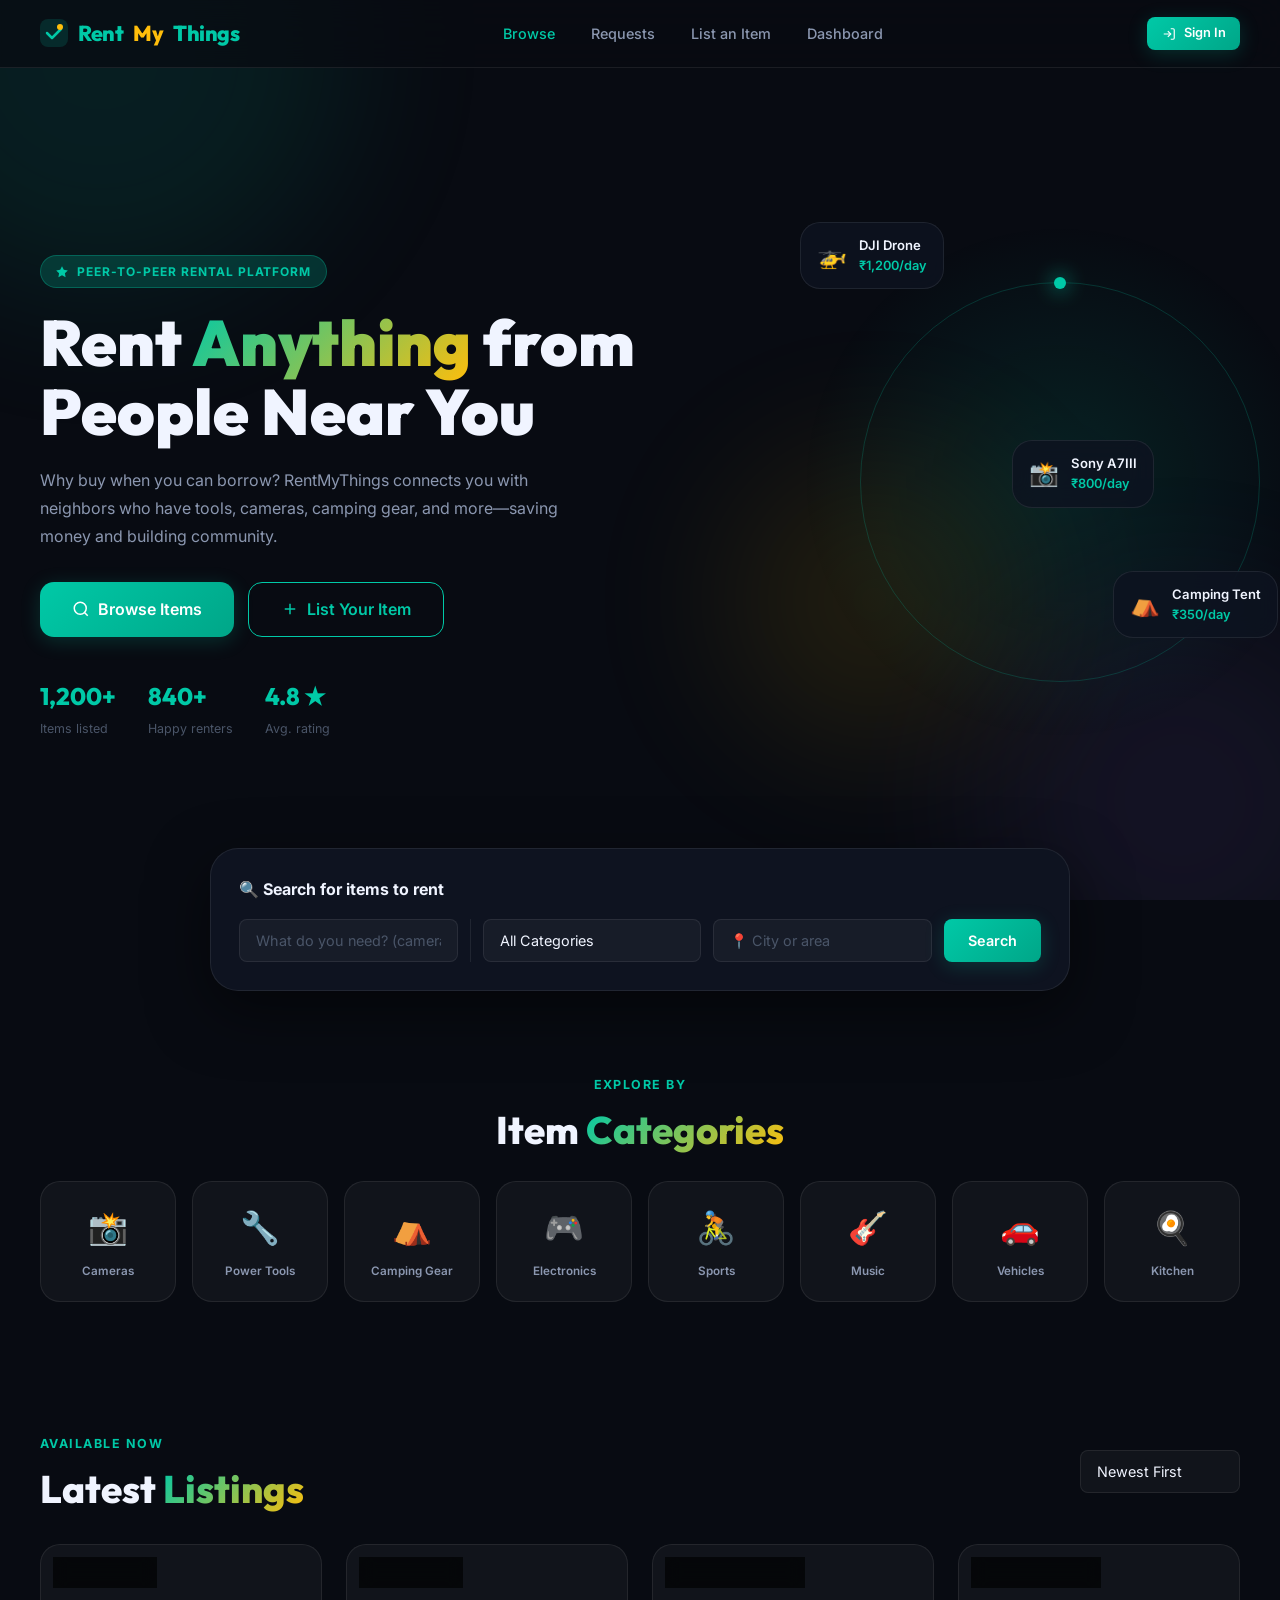
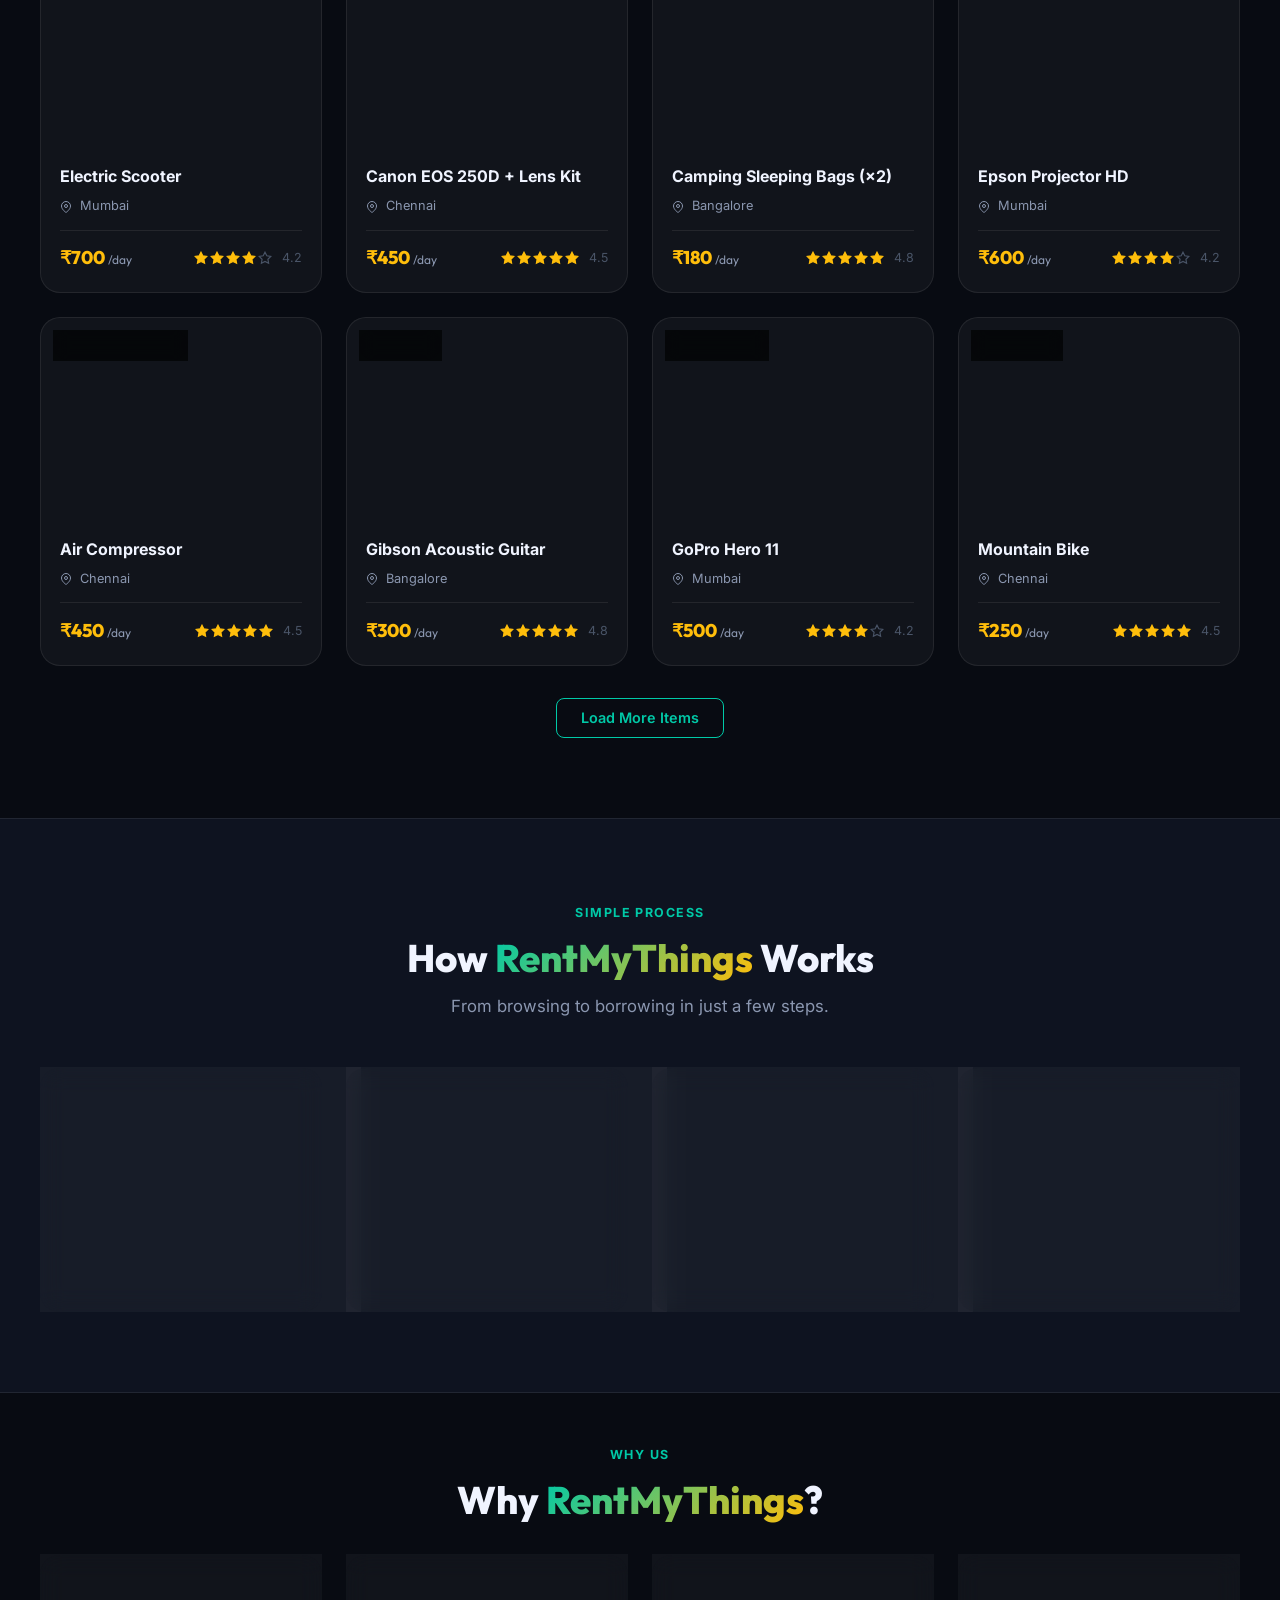
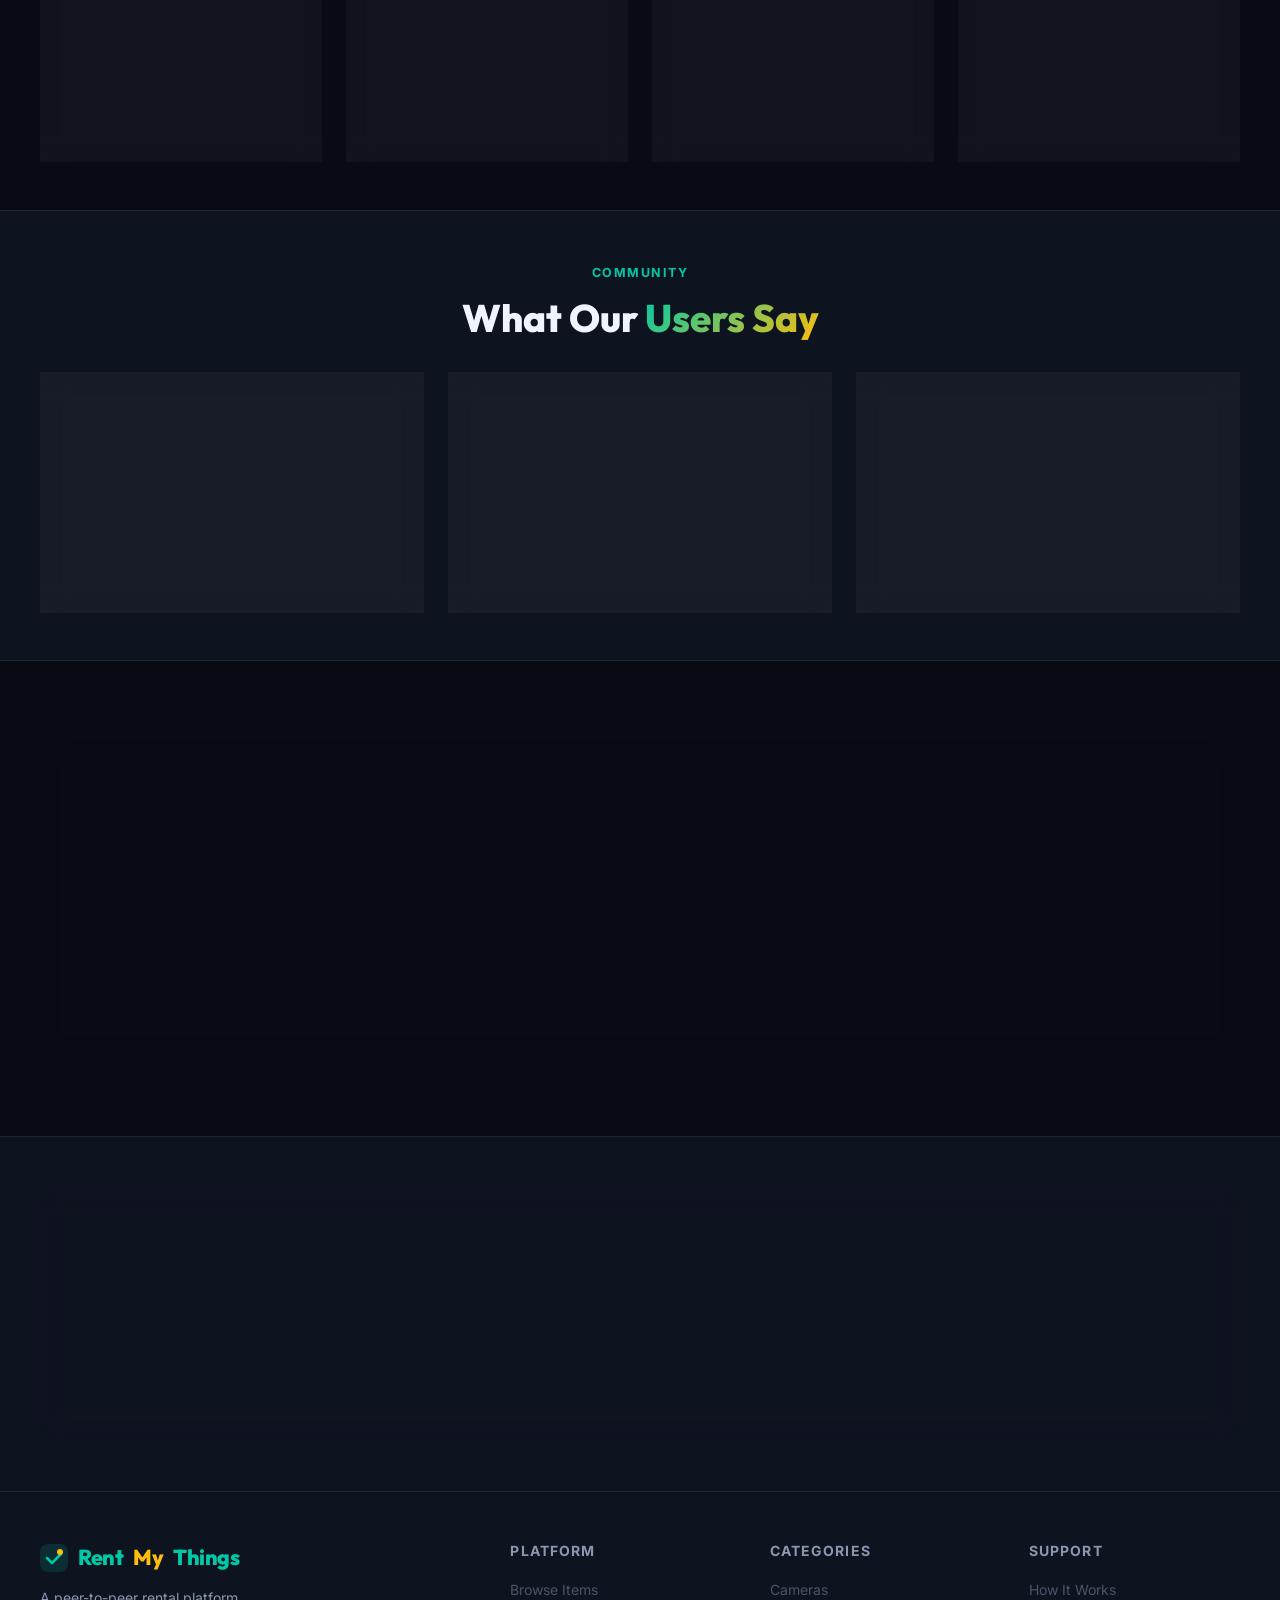
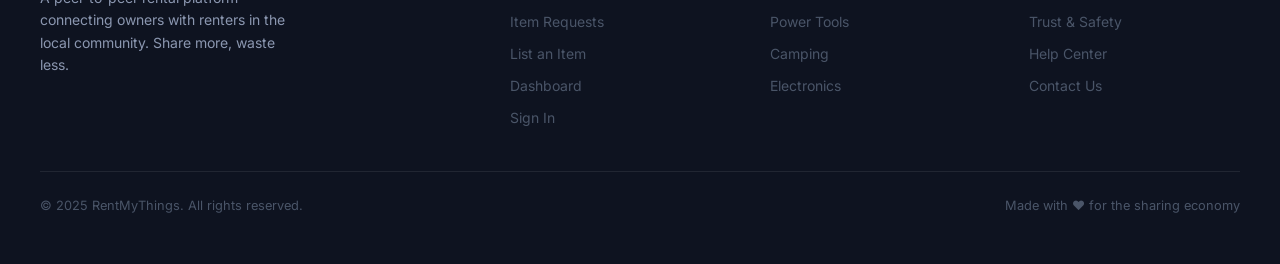
==== commit e2740b39: "Add request section" ====
--- a/index.html
+++ b/index.html
@@ -23,6 +23,7 @@
         .hero-content {
             max-width: 640px;
             z-index: 2;
+            position: relative;
         }
 
         .hero-eyebrow {
@@ -33,18 +34,18 @@
             background: var(--primary-glow);
             border: 1px solid rgba(0, 201, 167, 0.3);
             border-radius: var(--radius-full);
-            font-size: 0.8rem;
+            font-size: 0.75rem;
             font-weight: 700;
             color: var(--primary);
             text-transform: uppercase;
             letter-spacing: 0.08em;
-            margin-bottom: 1.5rem;
+            margin-bottom: 1.25rem;
             animation: fadeInDown 0.6s ease both;
         }
 
         .hero-title {
             font-family: 'Outfit', sans-serif;
-            font-size: clamp(2.6rem, 5.5vw, 4rem);
+            font-size: clamp(2.2rem, 5.5vw, 4rem);
             font-weight: 900;
             line-height: 1.08;
             margin-bottom: 1.25rem;
@@ -59,10 +60,10 @@
         }
 
         .hero-subtitle {
-            font-size: 1.1rem;
+            font-size: 1rem;
             color: var(--text-secondary);
             max-width: 520px;
-            margin-bottom: 2.5rem;
+            margin-bottom: 2rem;
             line-height: 1.75;
             animation: fadeInDown 0.6s 0.2s ease both;
         }
@@ -70,14 +71,14 @@
         .hero-actions {
             display: flex;
             flex-wrap: wrap;
-            gap: 1rem;
-            margin-bottom: 3rem;
+            gap: 0.875rem;
+            margin-bottom: 2.5rem;
             animation: fadeInDown 0.6s 0.3s ease both;
         }
 
         .hero-stats {
             display: flex;
-            gap: 2.5rem;
+            gap: 2rem;
             flex-wrap: wrap;
             animation: fadeInDown 0.6s 0.4s ease both;
         }
@@ -85,13 +86,13 @@
         .hero-stat strong {
             display: block;
             font-family: 'Outfit', sans-serif;
-            font-size: 1.6rem;
+            font-size: 1.5rem;
             font-weight: 800;
             color: var(--primary);
         }
 
         .hero-stat span {
-            font-size: 0.8rem;
+            font-size: 0.78rem;
             color: var(--text-muted);
         }
 
@@ -105,6 +106,7 @@
             z-index: 1;
             background: radial-gradient(circle at center, rgba(0, 201, 167, 0.12) 0%, transparent 70%);
             animation: pulse 4s ease-in-out infinite;
+            pointer-events: none;
         }
 
         .hero-visual-inner {
@@ -162,42 +164,71 @@
         }
 
         @keyframes float {
-            0% {
-                transform: translateY(0)
-            }
-
-            100% {
-                transform: translateY(-16px)
-            }
+            0% { transform: translateY(0) }
+            100% { transform: translateY(-16px) }
         }
 
         @keyframes rotate {
-            to {
-                transform: rotate(360deg)
-            }
+            to { transform: rotate(360deg) }
         }
 
         @keyframes pulse {
-
-            0%,
-            100% {
-                transform: translateY(-50%) scale(1)
-            }
-
-            50% {
-                transform: translateY(-50%) scale(1.05)
-            }
+            0%, 100% { transform: translateY(-50%) scale(1) }
+            50% { transform: translateY(-50%) scale(1.05) }
         }
 
         @keyframes fadeInDown {
-            from {
-                opacity: 0;
-                transform: translateY(-20px)
-            }
-
-            to {
-                opacity: 1;
-                transform: translateY(0)
+            from { opacity: 0; transform: translateY(-20px) }
+            to { opacity: 1; transform: translateY(0) }
+        }
+
+        /* ── Mobile hero fixes ───────────────────── */
+        @media (max-width: 768px) {
+            .hero {
+                min-height: auto;
+                padding: 5rem 1.25rem 3rem;
+                text-align: center;
+                justify-content: center;
+            }
+            .hero-content {
+                max-width: 100%;
+            }
+            .hero-subtitle {
+                font-size: 0.95rem;
+                margin: 0 auto 1.75rem;
+            }
+            .hero-actions {
+                justify-content: center;
+            }
+            .hero-stats {
+                justify-content: center;
+                gap: 1.5rem;
+            }
+            .hero-eyebrow {
+                margin-left: auto;
+                margin-right: auto;
+            }
+            /* Hide decorative visual on mobile entirely */
+            .hero-visual {
+                display: none;
+            }
+        }
+
+        @media (max-width: 480px) {
+            .hero {
+                padding: 4.5rem 1rem 2.5rem;
+            }
+            .hero-title {
+                font-size: 2rem;
+            }
+            .hero-actions .btn-lg {
+                padding: .75rem 1.25rem;
+                font-size: .9rem;
+                width: 100%;
+                justify-content: center;
+            }
+            .hero-stats {
+                gap: 1.25rem;
             }
         }
 
@@ -237,11 +268,69 @@
             min-width: 150px;
         }
 
+        @media (max-width: 768px) {
+            .search-section {
+                margin-top: 0;
+                padding: 1.25rem 1.25rem 0;
+            }
+            .search-wrapper {
+                padding: 1.25rem;
+            }
+            .search-inputs {
+                flex-direction: column;
+                gap: 0.6rem;
+            }
+            .search-inputs .form-input,
+            .search-inputs .form-select,
+            .search-inputs .btn {
+                width: 100%;
+                min-width: unset;
+                flex: unset;
+            }
+            .search-inputs .divider-v {
+                display: none;
+            }
+        }
+
         /* ── Categories ──────────────────────────── */
         .cat-grid {
             display: grid;
             grid-template-columns: repeat(8, 1fr);
             gap: 1rem;
+        }
+
+        @media(max-width: 900px) {
+            .cat-grid {
+                grid-template-columns: repeat(4, 1fr);
+                gap: 0.75rem;
+            }
+        }
+
+        @media(max-width: 480px) {
+            /* Horizontal scroll on mobile — fits all 8 neatly */
+            .cat-grid-wrap {
+                overflow-x: auto;
+                -webkit-overflow-scrolling: touch;
+                padding-bottom: 0.5rem;
+                margin: 0 -1.25rem;
+                padding-left: 1.25rem;
+                padding-right: 1.25rem;
+            }
+            .cat-grid-wrap::-webkit-scrollbar { display: none; }
+            .cat-grid {
+                grid-template-columns: repeat(8, 72px);
+                gap: 0.6rem;
+                min-width: max-content;
+            }
+            .cat-card {
+                padding: 0.875rem 0.4rem;
+            }
+            .cat-emoji {
+                font-size: 1.6rem !important;
+            }
+            .cat-label {
+                font-size: 0.65rem !important;
+            }
         }
 
         .cat-card {
@@ -317,6 +406,11 @@
             color: var(--text-muted);
             z-index: 2;
         }
+
+        @media (max-width: 768px) {
+            .how-connector { display: none; }
+            .how-card { padding: 1.5rem 1rem; }
+        }
     </style>
 </head>
 
@@ -343,12 +437,13 @@
 
         <div class="nav-links">
             <a href="index.html" class="active">Browse</a>
+            <a href="requests.html">Requests</a>
             <a href="add-item.html">List an Item</a>
             <a href="dashboard.html">Dashboard</a>
         </div>
 
         <div class="nav-actions">
-            <button class="nav-user-pill hidden" id="nav-user-pill" onclick="window.location.href='/dashboard.html'">
+            <button class="nav-user-pill hidden" id="nav-user-pill" onclick="window.location.href='dashboard.html'">
                 <div class="nav-avatar" id="nav-avatar"><span id="nav-avatar-initial">?</span></div>
                 <span id="nav-user-name">User</span>
                 <svg width="14" height="14" viewBox="0 0 24 24" fill="none" stroke="currentColor" stroke-width="2">
@@ -374,6 +469,7 @@
     <!-- Mobile Menu -->
     <div class="mobile-menu hidden" id="mobile-menu">
         <a href="index.html">Browse Items</a>
+        <a href="requests.html">Item Requests</a>
         <a href="add-item.html">List an Item</a>
         <a href="dashboard.html">Dashboard</a>
         <div style="height:1px;background:var(--border);margin:.5rem 0"></div>
@@ -475,7 +571,9 @@
                 <span class="section-label">Explore by</span>
                 <h2 class="section-title">Item <span class="highlight">Categories</span></h2>
             </div>
-            <div class="cat-grid" id="cat-grid"></div>
+            <div class="cat-grid-wrap">
+                <div class="cat-grid" id="cat-grid"></div>
+            </div>
         </div>
     </section>
 
@@ -564,6 +662,89 @@
                     <div class="how-num">4</div>
                     <h3>Rent & Review</h3>
                     <p>Pick up the item, use it, and return it. Leave a review to help the community grow.</p>
+                </div>
+            </div>
+        </div>
+    </section>
+
+    <!-- ── Why RentMyThings ──────────────────────────────────────── -->
+    <section class="section-sm">
+        <div class="container">
+            <div class="section-header" style="margin-bottom:2rem">
+                <span class="section-label">Why Us</span>
+                <h2 class="section-title">Why <span class="highlight">RentMyThings</span>?</h2>
+            </div>
+            <div class="grid-4">
+                <div class="card" style="padding:1.5rem;text-align:center">
+                    <div style="font-size:2rem;margin-bottom:.75rem">💰</div>
+                    <h3 style="font-size:.95rem;font-weight:700;margin-bottom:.4rem">Save Money</h3>
+                    <p style="font-size:.82rem;color:var(--text-secondary);line-height:1.6">Rent for a fraction of the purchase price. Why own when you can borrow?</p>
+                </div>
+                <div class="card" style="padding:1.5rem;text-align:center">
+                    <div style="font-size:2rem;margin-bottom:.75rem">📈</div>
+                    <h3 style="font-size:.95rem;font-weight:700;margin-bottom:.4rem">Earn Income</h3>
+                    <p style="font-size:.82rem;color:var(--text-secondary);line-height:1.6">Turn idle items into cash. List once and earn every time it's rented.</p>
+                </div>
+                <div class="card" style="padding:1.5rem;text-align:center">
+                    <div style="font-size:2rem;margin-bottom:.75rem">🌱</div>
+                    <h3 style="font-size:.95rem;font-weight:700;margin-bottom:.4rem">Eco-Friendly</h3>
+                    <p style="font-size:.82rem;color:var(--text-secondary);line-height:1.6">Sharing reduces waste and unnecessary manufacturing. Good for the planet.</p>
+                </div>
+                <div class="card" style="padding:1.5rem;text-align:center">
+                    <div style="font-size:2rem;margin-bottom:.75rem">🛡️</div>
+                    <h3 style="font-size:.95rem;font-weight:700;margin-bottom:.4rem">Trusted Community</h3>
+                    <p style="font-size:.82rem;color:var(--text-secondary);line-height:1.6">Verified profiles, ratings and reviews keep every transaction safe.</p>
+                </div>
+            </div>
+        </div>
+    </section>
+
+    <!-- ── Testimonials ──────────────────────────────────────────── -->
+    <section class="section-sm" style="background:var(--bg-surface);border-top:1px solid var(--border);border-bottom:1px solid var(--border)">
+        <div class="container">
+            <div class="section-header" style="margin-bottom:2rem">
+                <span class="section-label">Community</span>
+                <h2 class="section-title">What Our <span class="highlight">Users Say</span></h2>
+            </div>
+            <div class="grid-3">
+                <div class="card" style="padding:1.75rem">
+                    <div style="display:flex;gap:2px;margin-bottom:1rem">
+                        <span style="color:var(--secondary);font-size:1.1rem">★★★★★</span>
+                    </div>
+                    <p style="font-size:.9rem;color:var(--text-secondary);line-height:1.75;margin-bottom:1.25rem">"Rented a DSLR for my sister's wedding shoot. Saved ₹60,000 on a camera I needed just once. Super easy!"</p>
+                    <div style="display:flex;align-items:center;gap:.75rem">
+                        <div style="width:38px;height:38px;border-radius:50%;background:linear-gradient(135deg,var(--primary),var(--accent));display:flex;align-items:center;justify-content:center;font-weight:700;color:#fff;font-size:.9rem">A</div>
+                        <div>
+                            <div style="font-weight:700;font-size:.875rem">Arjun S.</div>
+                            <div style="font-size:.75rem;color:var(--text-muted)">Bangalore</div>
+                        </div>
+                    </div>
+                </div>
+                <div class="card" style="padding:1.75rem">
+                    <div style="display:flex;gap:2px;margin-bottom:1rem">
+                        <span style="color:var(--secondary);font-size:1.1rem">★★★★★</span>
+                    </div>
+                    <p style="font-size:.9rem;color:var(--text-secondary);line-height:1.75;margin-bottom:1.25rem">"I listed my projector and drill set. Already earned ₹8,000 this month from stuff sitting in my garage!"</p>
+                    <div style="display:flex;align-items:center;gap:.75rem">
+                        <div style="width:38px;height:38px;border-radius:50%;background:linear-gradient(135deg,var(--secondary),var(--primary));display:flex;align-items:center;justify-content:center;font-weight:700;color:#000;font-size:.9rem">P</div>
+                        <div>
+                            <div style="font-weight:700;font-size:.875rem">Priya N.</div>
+                            <div style="font-size:.75rem;color:var(--text-muted)">Chennai</div>
+                        </div>
+                    </div>
+                </div>
+                <div class="card" style="padding:1.75rem">
+                    <div style="display:flex;gap:2px;margin-bottom:1rem">
+                        <span style="color:var(--secondary);font-size:1.1rem">★★★★☆</span>
+                    </div>
+                    <p style="font-size:.9rem;color:var(--text-secondary);line-height:1.75;margin-bottom:1.25rem">"Used it to rent camping gear for a trip to Coorg. The owner was super helpful. Will definitely use again."</p>
+                    <div style="display:flex;align-items:center;gap:.75rem">
+                        <div style="width:38px;height:38px;border-radius:50%;background:linear-gradient(135deg,var(--accent),var(--secondary));display:flex;align-items:center;justify-content:center;font-weight:700;color:#fff;font-size:.9rem">R</div>
+                        <div>
+                            <div style="font-weight:700;font-size:.875rem">Rohan D.</div>
+                            <div style="font-size:.75rem;color:var(--text-muted)">Mumbai</div>
+                        </div>
+                    </div>
                 </div>
             </div>
         </div>
@@ -587,6 +768,23 @@
                         <line x1="5" y1="12" x2="19" y2="12" />
                     </svg>
                     Start Listing Now — It's Free
+                </a>
+            </div>
+        </div>
+    </section>
+
+    <!-- ── Item Requests Teaser ──────────────────────────────── -->
+    <section class="section-sm" style="background:var(--bg-surface);border-top:1px solid var(--border)">
+        <div class="container">
+            <div class="card" style="padding:2.5rem;display:flex;align-items:center;justify-content:space-between;gap:2rem;flex-wrap:wrap;background:linear-gradient(135deg,rgba(0,201,167,.06),rgba(124,92,191,.06));border-color:rgba(0,201,167,.2)">
+                <div>
+                    <div style="font-size:2rem;margin-bottom:.6rem">📋</div>
+                    <h2 style="font-family:'Outfit',sans-serif;font-size:1.4rem;font-weight:800;margin-bottom:.4rem">Can't find what you need?</h2>
+                    <p style="color:var(--text-secondary);font-size:.9rem;max-width:460px;line-height:1.7">Post an item request and let owners come to you. Describe what you need, your budget, and when — community members with matching items will make you an offer.</p>
+                </div>
+                <a href="requests.html" class="btn btn-outline btn-lg" style="white-space:nowrap;flex-shrink:0">
+                    <svg width="18" height="18" viewBox="0 0 24 24" fill="none" stroke="currentColor" stroke-width="2"><line x1="12" y1="5" x2="12" y2="19"/><line x1="5" y1="12" x2="19" y2="12"/></svg>
+                    Post a Request
                 </a>
             </div>
         </div>
@@ -611,6 +809,7 @@
             <div class="footer-col">
                 <h4>Platform</h4>
                 <a href="index.html">Browse Items</a>
+        <a href="requests.html">Item Requests</a>
                 <a href="add-item.html">List an Item</a>
                 <a href="dashboard.html">Dashboard</a>
                 <a href="auth.html">Sign In</a>
--- a/main.css
+++ b/main.css
@@ -68,7 +68,7 @@
 .nav-links a:hover,.nav-links button:hover{color:var(--text-primary);background:var(--bg-card)}
 .nav-links a.active{color:var(--primary)}
 .nav-actions{display:flex;align-items:center;gap:.75rem}
-.nav-user-pill{display:flex;align-items:center;gap:.6rem;padding:.35rem 1rem .35rem .35rem;background:var(--bg-card);border:1px solid var(--border);border-radius:var(--radius-full);font-size:.875rem;font-weight:500;cursor:pointer;transition:var(--transition)}
+.nav-user-pill{display:flex;align-items:center;gap:.6rem;padding:.35rem 1rem .35rem .35rem;background:var(--bg-card);color:#fff;border:1px solid var(--border);border-radius:var(--radius-full);font-size:.875rem;font-weight:500;cursor:pointer;transition:var(--transition)}
 .nav-user-pill:hover{border-color:var(--border-hover);background:var(--bg-card-hover)}
 .nav-avatar{width:32px;height:32px;border-radius:50%;background:linear-gradient(135deg,var(--primary),var(--accent));display:flex;align-items:center;justify-content:center;font-weight:700;font-size:.85rem;color:#fff;overflow:hidden;flex-shrink:0}
 .nav-avatar img{width:100%;height:100%;object-fit:cover}
@@ -263,8 +263,13 @@
 .relative{position:relative}
 
 /* Responsive */
-@media(max-width:1024px){.grid-4{grid-template-columns:repeat(2,1fr)}.footer-grid{grid-template-columns:1fr 1fr;gap:2rem}}
+@media(max-width:1024px){
+  .grid-4{grid-template-columns:repeat(2,1fr)}
+  .footer-grid{grid-template-columns:1fr 1fr;gap:2rem}
+}
+
 @media(max-width:768px){
+  /* ── Navbar ── */
   .navbar{padding:0 1.25rem}
   .nav-links{display:none}
   .hamburger{display:flex}
@@ -272,14 +277,77 @@
   .mobile-menu a,.mobile-menu button{display:block;padding:.75rem 1rem;color:var(--text-secondary);font-size:.95rem;font-weight:500;border-radius:var(--radius-sm);transition:var(--transition);background:transparent;width:100%;text-align:left}
   .mobile-menu a:hover,.mobile-menu button:hover{color:var(--text-primary);background:var(--bg-card)}
   @keyframes slideDown{from{opacity:0;transform:translateY(-10px)}to{opacity:1;transform:translateY(0)}}
+
+  /* ── Layout ── */
   .section{padding:3rem 1.25rem}
+  .section-sm{padding:2rem 1.25rem}
   .grid-2,.grid-3,.grid-4{grid-template-columns:1fr}
+  .grid-auto{grid-template-columns:repeat(auto-fill,minmax(240px,1fr))}
+
+  /* ── Section headers ── */
+  .section-title{font-size:1.6rem}
+  .section-sub{font-size:.95rem}
+
+  /* ── Footer ── */
+  .footer{padding:2rem 1.25rem}
   .footer-grid{grid-template-columns:1fr;gap:1.5rem}
   .footer-bottom{flex-direction:column;gap:.5rem;text-align:center}
+
+  /* ── Tabs ── */
   .tabs{flex-wrap:wrap}
+
+  /* ── Dashboard ── */
+  .dash-layout{padding:1.5rem 1.25rem 3rem}
+  .dash-header{gap:1rem}
+  .dash-stats{grid-template-columns:repeat(2,1fr)}
+  .dash-tabs{gap:.15rem}
+  .dash-tab{padding:.55rem .85rem;font-size:.8rem}
+  .profile-grid{grid-template-columns:1fr}
+  .my-item-row{flex-wrap:wrap;gap:.75rem}
+  .my-item-actions{width:100%;justify-content:flex-end}
+
+  /* ── Item detail ── */
+  .item-layout{grid-template-columns:1fr;padding:1.5rem 1.25rem 3rem;gap:1.5rem}
+  .item-hero{padding:1.25rem 1.25rem 0}
+  .item-main-img{height:280px}
+  .item-info-title{font-size:1.4rem}
+  .booking-card{position:static}
+  .reviews-section{padding:0 1.25rem 3rem}
+
+  /* ── Add item ── */
+  .add-layout{grid-template-columns:1fr;padding:1.5rem 1.25rem}
+  .add-form-card{padding:1.5rem}
+  .form-row{grid-template-columns:1fr}
+  .tips-card{position:static}
+
+  /* ── Modal ── */
+  .modal{padding:1.5rem;border-radius:var(--radius-lg)}
+
+  /* ── Item cards ── */
+  .item-card-img,.item-card-img-wrap{height:180px}
 }
+
 @media(max-width:480px){
+  /* ── Search bar component ── */
   .search-bar{flex-direction:column;border-radius:var(--radius-md)}
   .search-bar .divider-v{display:none}
   .search-bar .search-btn{border-radius:0 0 var(--radius-md) var(--radius-md);padding:.85rem}
+
+  /* ── Buttons ── */
+  .btn-lg{padding:.75rem 1.25rem;font-size:.9rem}
+
+  /* ── Cards ── */
+  .card{border-radius:var(--radius-md)}
+
+  /* ── Grid auto tighter ── */
+  .grid-auto{grid-template-columns:1fr}
+
+  /* ── Dashboard stats ── */
+  .stat-num{font-size:1.5rem}
+
+  /* ── Booking card date row ── */
+  .date-row{grid-template-columns:1fr}
+
+  /* ── Item attrs ── */
+  .item-attrs{grid-template-columns:1fr 1fr}
 }
